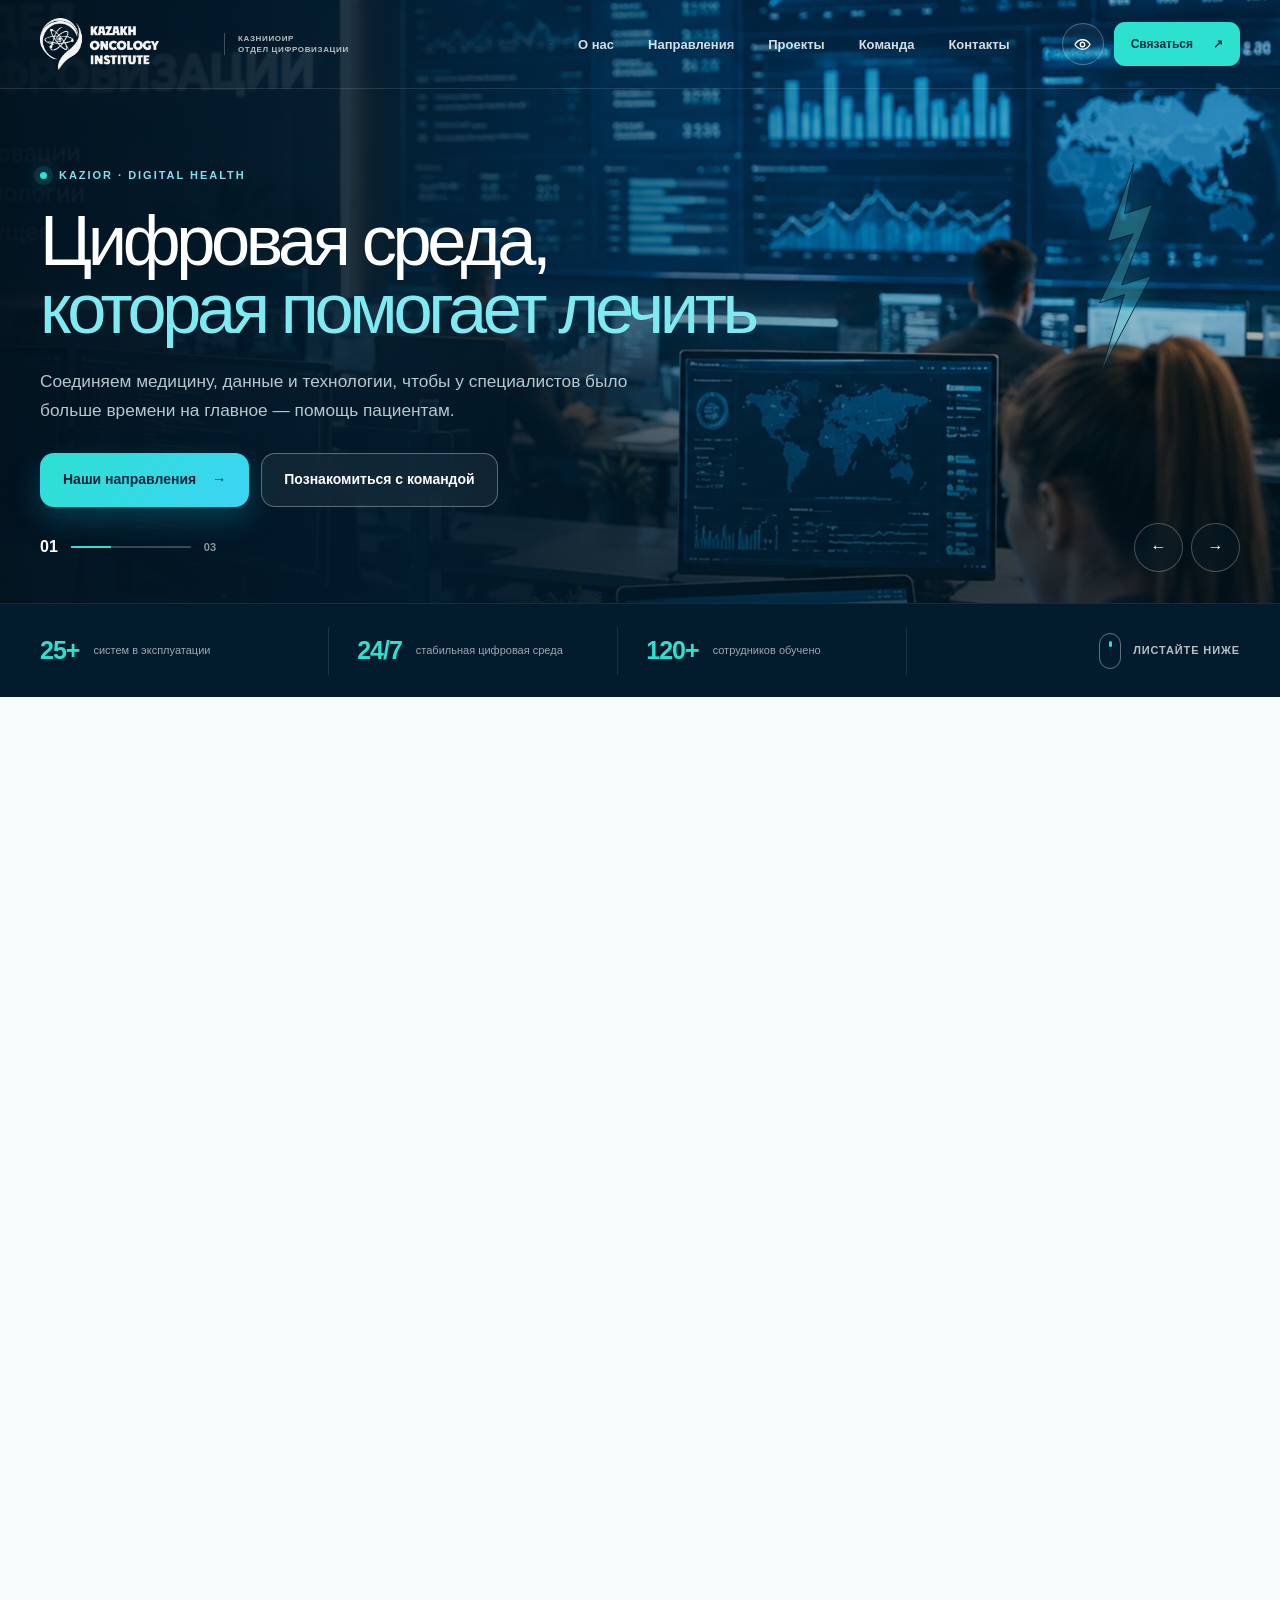
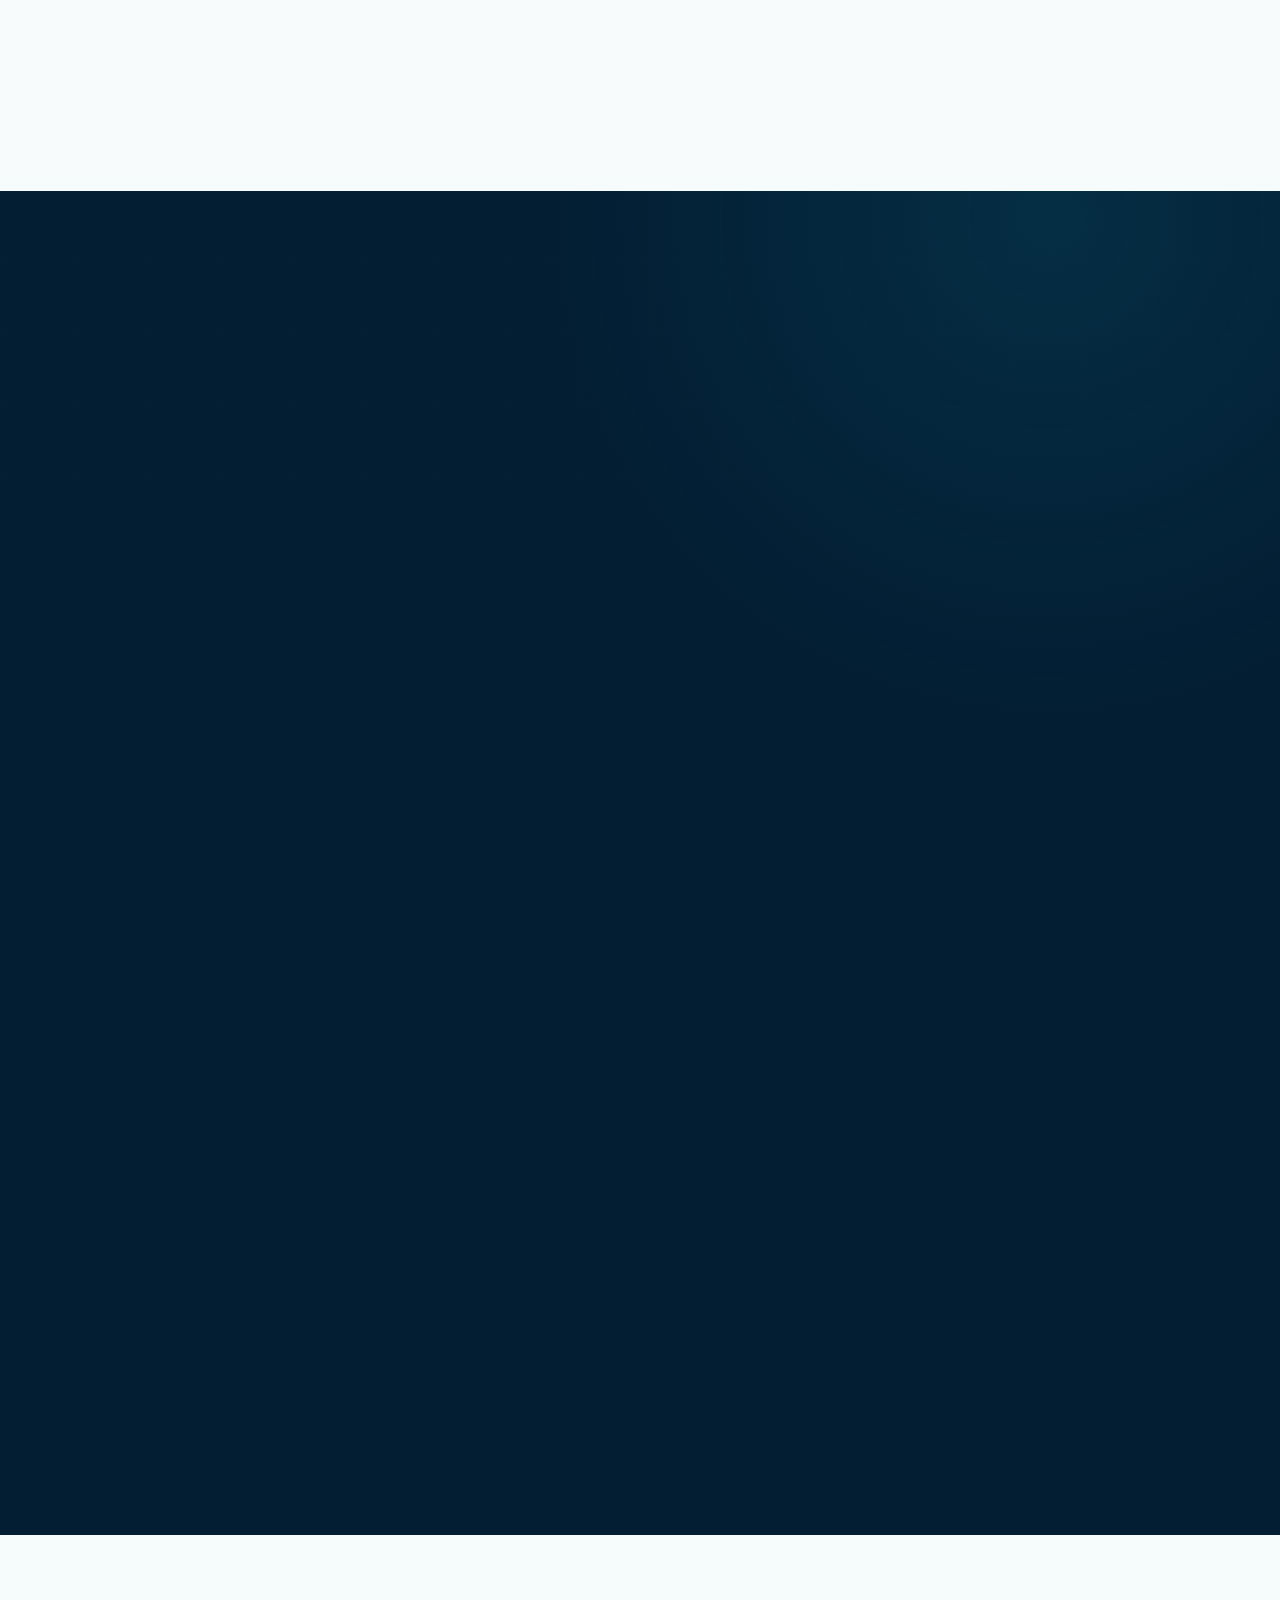
==== index.html @ bb0f0adb "Update KazIOR digitalization site" ====
<!doctype html><html lang="ru"><head><meta charset="utf-8"><meta name="viewport" content="width=device-width, initial-scale=1"><meta name="theme-color" content="#031d32"><meta name="description" content="Отдел цифровизации КазНИИ онкологии и радиологии — информационные системы, аналитика, цифровые сервисы и безопасная ИТ-инфраструктура."><meta property="og:title" content="Отдел цифровизации КазНИИОиР"><meta property="og:description" content="Технологии, которые помогают лечить."><meta property="og:image" content="img/digital-hero-cover.jpg"><meta name="twitter:card" content="summary_large_image"><title>KazIOR / КазНИИОиР — Отдел цифровизации 2026</title><link rel="icon" href="data:image/svg+xml,%3Csvg xmlns='http://www.w3.org/2000/svg' viewBox='0 0 64 64'%3E%3Crect width='64' height='64' rx='16' fill='%23031d32'/%3E%3Cpath d='M18 18v28M18 32l18-14M18 32l20 14' stroke='%232de1d1' stroke-width='7' stroke-linecap='round' stroke-linejoin='round'/%3E%3Ccircle cx='44' cy='18' r='4' fill='%2311c7e9'/%3E%3C/svg%3E"><link rel="stylesheet" href="assets/css/styles.css"></head><body><a class="skip-link" href="#main">Перейти к содержанию</a><canvas class="web-canvas" id="webCanvas" aria-hidden="true"></canvas><svg class="calm-lightning" viewBox="0 0 170 390" aria-hidden="true"><path d="M112 4 63 147l48-14-62 127 46-15-43 142 93-177-55 17 57-148-51 16Z"></path></svg><header class="site-header" id="siteHeader"><div class="shell header-inner"><a class="brand brand-logo" href="#top" aria-label="KazIOR — на главную"><img src="img/kazi.png" alt="Kazakh Oncology Institute" width="205" height="90"><span class="brand-caption">КазНИИОиР<br>Отдел цифровизации</span></a><nav class="main-nav" id="mainNav" aria-label="Основная навигация"><a href="#about">О нас</a><a href="#directions">Направления</a><a href="#projects">Проекты</a><a href="#team">Команда</a><a href="#contacts">Контакты</a></nav><div class="header-actions"><button class="icon-button contrast-toggle" type="button" aria-label="Включить режим повышенной читаемости" aria-pressed="false"><svg viewBox="0 0 24 24" aria-hidden="true"><path d="M2.5 12s3.5-6 9.5-6 9.5 6 9.5 6-3.5 6-9.5 6-9.5-6-9.5-6Z"/><circle cx="12" cy="12" r="2.8"/></svg></button><a class="header-cta" href="#contacts">Связаться <span>↗</span></a><button class="menu-toggle" type="button" aria-controls="mainNav" aria-expanded="false" aria-label="Открыть меню"><span></span><span></span></button></div></div></header><main id="main"><section class="hero" id="top" aria-label="Главные направления отдела"><div class="hero-slider" id="heroSlider"><article class="hero-slide is-active" data-slide="0" aria-hidden="false"><img src="img/hero-analytics-team.jpg" alt="Специалисты анализируют медицинские данные в цифровом центре" width="1920" height="816" fetchpriority="high"><div class="hero-shade"></div><div class="shell hero-content"><div class="hero-copy"><span class="hero-kicker"><i></i> KazIOR · Digital health</span><h1>Цифровая среда,<br><em>которая помогает лечить</em></h1><p>Соединяем медицину, данные и технологии, чтобы у специалистов было больше времени на главное — помощь пациентам.</p><div class="hero-buttons"><a class="button button-primary" href="#directions">Наши направления <span>→</span></a><a class="button button-ghost" href="#team">Познакомиться с командой</a></div></div></div></article><article class="hero-slide" data-slide="1" aria-hidden="true"><img src="img/hero-platform.webp" alt="Цифровая платформа медицинской аналитики" width="1500" height="873" loading="lazy"><div class="hero-shade"></div><div class="shell hero-content"><div class="hero-copy"><span class="hero-kicker"><i></i> Данные и аналитика</span><h2>Данные превращаем<br><em>в понятные решения</em></h2><p>Развиваем медицинские информационные системы и аналитику, которые поддерживают клинические и управленческие процессы.</p><div class="hero-buttons"><a class="button button-primary" href="#projects">Смотреть проекты <span>→</span></a><a class="button button-ghost" href="#about">Как мы работаем</a></div></div></div></article><article class="hero-slide" data-slide="2" aria-hidden="true"><img src="img/hero-infrastructure.webp" alt="Защищённая серверная инфраструктура медицинского института" width="1920" height="817" loading="lazy"><div class="hero-shade"></div><div class="shell hero-content"><div class="hero-copy"><span class="hero-kicker"><i></i> Надёжная инфраструктура</span><h2>Стабильность.<br><em>Безопасность. Поддержка.</em></h2><p>Обеспечиваем устойчивую работу сервисов и защищаем цифровой контур института каждый день.</p><div class="hero-buttons"><a class="button button-primary" href="#directions">Узнать больше <span>→</span></a><a class="button button-ghost" href="#contacts">Задать вопрос</a></div></div></div></article><div class="shell hero-ui"><div class="hero-progress" aria-label="Переключение слайдов"><span class="slide-number">01</span><div class="progress-track"><i></i></div><span>03</span></div><div class="slider-buttons"><button class="slider-arrow hero-prev" type="button" aria-label="Предыдущий слайд">←</button><button class="slider-arrow hero-next" type="button" aria-label="Следующий слайд">→</button></div></div></div><div class="hero-rail"><div class="shell hero-rail-inner"><div class="rail-item"><strong>25+</strong><span>систем в эксплуатации</span></div><div class="rail-item"><strong>24/7</strong><span>стабильная цифровая среда</span></div><div class="rail-item"><strong>120+</strong><span>сотрудников обучено</span></div><a href="#about" class="rail-scroll"><i></i> Листайте ниже</a></div></div></section><section class="section section-about" id="about"><div class="shell about-layout"><div class="about-intro reveal"><span class="section-tag">01 · О нас</span><h2>Технологии<br><span>на стороне человека</span></h2></div><div class="about-copy reveal"><p class="lead">Мы создаём цифровую основу, на которую ежедневно опираются врачи, исследователи и административные подразделения института.</p><p>От устойчивой инфраструктуры до удобных сервисов — каждое решение должно быть понятным, безопасным и действительно полезным в работе.</p><a class="text-link" href="#directions">Как устроена наша работа <span>↗</span></a></div></div><div class="shell value-board reveal"><div class="value-visual"><div class="visual-topline"><span>Единая цифровая среда</span><span class="live-dot">Системы работают</span></div><div class="visual-grid"><div class="pulse-card"><div class="pulse-head"><span><i class="live-signal"></i> Активность сервисов</span><b id="serviceUptime">98.7%</b></div><div class="service-live-row" aria-label="Состояние цифровой среды"><span class="service-clock"><small>LIVE</small><b id="serviceLiveTime">--:--</b></span><span class="service-load"><small>Нагрузка</small><b id="serviceLoad">42%</b></span><span class="service-beat" aria-hidden="true"><i></i><i></i><i></i><i></i><i></i><i></i></span></div><svg viewBox="0 0 460 140" preserveAspectRatio="none" aria-hidden="true"><defs><linearGradient id="chartFill" x1="0" y1="0" x2="0" y2="1"><stop offset="0" stop-color="#2de1d1" stop-opacity=".45"/><stop offset="1" stop-color="#2de1d1" stop-opacity="0"/></linearGradient></defs><path class="chart-area" d="M0 115C35 106 52 62 86 76s50 38 82 8 47-60 82-31 45 48 77 20 48-64 78-36s31 28 55 10v93H0Z"/><path class="chart-line" d="M0 115C35 106 52 62 86 76s50 38 82 8 47-60 82-31 45 48 77 20 48-64 78-36s31 28 55 10"/></svg></div><div class="status-stack"><div class="status-item" data-status="mis"><i class="status-icon">✓</i><span><b>МИС</b><small>доступна</small></span><em></em></div><div class="status-item" data-status="analytics"><i class="status-icon">✓</i><span><b>Аналитика</b><small>обновлена</small></span><em></em></div><div class="status-item" data-status="network"><i class="status-icon">✓</i><span><b>Сеть</b><small>стабильна</small></span><em></em></div></div></div></div><div class="value-list"><article><span>01</span><div><h3>Надёиность</h3><p>Системы доступны тогда, когда они нужны специалистам.</p></div></article><article><span>02</span><div><h3>Безопасность</h3><p>Данные пациентов и сотрудников остаются под защитой.</p></div></article><article><span>03</span><div><h3>Развитие</h3><p>Внедряем технологии с измеримой практической пользой.</p></div></article></div></div></section><section class="section section-directions" id="directions"><div class="shell"><div class="section-heading reveal"><div><span class="section-tag section-tag-light">02 · Направления</span><h2>Всё, что держит<br><span>цифровой контур</span></h2></div><p>От серверной до рабочего места врача — команда берёт на себя полный цифровой поддержки.</p></div><div class="direction-grid"><article class="direction-card reveal"><div class="direction-media"><img src="img/hero-infrastructure.webp" alt="Серверная и сетевая инфраструктура" loading="lazy"><span class="card-index">01</span><div class="direction-icon"><svg viewBox="0 0 24 24"><rect x="3" y="4" width="18" height="6" rx="2"/><rect x="3" y="14" width="18" height="6" rx="2"/><path d="M7 7h.01M7 17h.01M11 7h7M11 17h7"/></svg></div></div><div class="direction-body"><h3>ИТ-инфраструктура</h3><p>Серверы, сети, рабочие места и интеграции — надёжная технологическая основа института.</p><span class="card-arrow">↗</span></div></article><article class="direction-card reveal"><div class="direction-media"><img src="img/hero-platform.webp" alt="Медицинская аналитика и цифровые панели" loading="lazy"><span class="card-index">02</span><div class="direction-icon"><svg viewBox="0 0 24 24"><path d="M5 19V9M10 19V5M16 19v-8M22 19V3M3 6l6-3 6 4 7-5"/></svg></div></div><div class="direction-body"><h3>Аналитика и отчётность</h3><p>Понятные панели и отчёты для клинических, исследовательских и управленческих задач.</p><span class="card-arrow">↗</span></div></article><article class="direction-card reveal"><div class="direction-media"><img src="img/hero-analytics-team.jpg" alt="Цифровые медицинские сервисы" loading="lazy"><span class="card-index">03</span><div class="direction-icon"><svg viewBox="0 0 24 24"><rect x="6" y="2" width="12" height="20" rx="3"/><path d="M9 6h6M10 18h4"/></svg></div></div><div class="direction-body"><h3>Цифровые сервисы</h3><p>Проектируем удобные инструменты для пациентов, сотрудников и подразделений.</p><span class="card-arrow">↗</span></div></article><article class="direction-card reveal"><div class="direction-media"><img src="img/hero-infrastructure.webp" alt="Информационная безопасность и защищённый цифровой контур" loading="lazy"><span class="card-index">04</span><div class="direction-icon"><svg viewBox="0 0 24 24"><path d="M12 3 4.5 6v5.3c0 4.8 3.2 8 7.5 9.7 4.3-1.7 7.5-4.9 7.5-9.7V6L12 3Z"/><path d="m8.8 12 2.1 2.1 4.6-5"/></svg></div></div<div class="direction-body"><h3>Информационная ѱезопасность</h3><p>Контроль доступа, защита персональных данных и культура безопасной работы.</p><span class="card-arrow">↗</span></div></article><article class="direction-card reveal"><div class="direction-media"><img src="img/hero-analytics-team.jpg" alt="Техническая соддержка и обучение сотрудников" loading="lazy"><span class="card-index">05</span><div class="direction-icon"><svg viewBox="0 0 24 24"><path d="M4 13a8 8 0 0 1 16 0"/><path d="M4 13v5a2 2 0 0 0 2 2h2v-8H6a2 2 0 0 0-2 1Zm16 0v5a2 2 0 0 1-2 2h-2v-8h2a2 2 0 0 1 2 1Z"/></svg></div></div><div class="direction-body"><h3>Поддержка и обучение</h3><p>Оперативно решаем инциденты и помогаем сотрудникам уверенно работать с сервисами.</p><span class="card-arrow">↗</span></div></article><article class="direction-card direction-card-cta reveal"><div class="direction-media direction-media-logo"><img src="img/kazi.png" alt="Kazakh Oncology Institute" loading="lazy"><span class="card-index">06</span><div class="direction-icon"><svg viewBox="0 0 24 24"><circle cx="12" cy="12" r="9"/><path d="M3 12h18M12 3a15 15 0 0 1 0 18M12 3a15 15 0 0 0 0 18"/></svg></div></div<div class="direction-body"><h3>Официальный сайт</h3><p>Официальный веб-ресурс КазНИИОиР с актуальной информацией для пациентов и специалистов.</p><a href="https://onco.kz/ru.html" target="_blank" rel="noopener">Перейти на onco.kz <span>↗</span></a></div></article></div></div></section><section class="section section-projects" id="projects"><div class="shell"><div class="section-heading project-heading reveal"><div><span class="section-tag">03 · Проекты</span><h2>Решения, которые<br><span>работают каждый день</span></h2></div><div class="project-arrows"><button class="slider-arrow project-prev" type="button" aria-label="Предыдущий проект">←</button><button class="slider-arrow project-next" type="button" aria-label="Следующий проект">→</button></div></div><div class="project-track-wrap"><div class="project-track" id="projectTrack"><article class="project-card reveal"><img src="img/hero-platform.webp" alt="Интерфейс медицинской информационной системы" width="1500" height="873" loading="lazy"><div class="project-overlay"></div><div class="project-icon" aria-hidden="true"><svg viewBox="0 0 24 24"><path d="M4 5h16v11H4z"/><path d="M8 20h8M12 16v4"/></svg></div><div class="project-content"><span>Информационная система</span><h3>Единая медицинская информационная среда</h3><p>Цифровая платформа для управления клиническими процессами и данными пациентов.</p><a href="#contacts" aria-label="Подробнее о медицинской информационной среде">→</a></div></article><article class="project-card reveal"><img src="img/hero-analytics-team.jpg" alt="Аналитическая платформа медицинскиха4(4(t/�-ta�.4,4.�.4`t`�4/�/�4,4,�`�/�/4,4`�.4-�,4a�.4.4.4`�/�`4,4,�.�-t/t.4c����[Y�ܘ�H�[Y��X[KZ�X[�\�X�X[���Ȉ[H���YH��ZY�H�L����[������`�,4/tb�b4%4/�`t/�,�؏��X[�&4/t-�-t/t-t`t/�`4/�,�`4,4/4/4.4`t`���X[���[��O���O�؝]ۏ��]���]���]����X�[ۏ��X�[ۈ�\��H��X�[ۈ�X�[ۋX�۝X��YH��۝X�ȏ�]��\��H��[�۝X�X�\��]�X[��]��\��H��۝X�X��H���[��\��H��X�[ۋ]Y��X�[ۋ]Y�[Y���H0��4&�/�/t`�,4.�`�b���[����%t`t`�c4a�.4a4`4/�,�,4c�4-�,4-4,4a�,�����[��%4,4,�,4.t`�-H4/�,t`t`�-4.4/���[������(4,4`t`t.�,4-�.4`�-K4a�`�/�4/t`�-�/t/�4`�.�`�a�b4.4`�c4.4.�.4,4,�`�/�/4,4`�.4-�.4`4/�,�,4`�c�4'4b�4/�/�/4/�-�-t/4/t,4.t`�.4`4,4,t/�a�-t-H4`4-tb4-t/t.4-K���H�\��H��]ۈ�]ۋ\�[X\�H��Y�H�XZ[Κ�^�[ܐۘ�˚ވ��'t,4/�.4`t,4`�c4/t,4/�[�������[���O��]��]��\��H��۝X�Y]Z[ȏ�H�Y�H�[���̍��LL�ȏ��X[�(�-t.�-ta4/�/O��X[���ۙϊ��
̍�H�LNLL�����ۙϏ�[�������[���O�H�Y�H�XZ[Κ�^�[ܐۘ�˚ވ���X[�+t.�-t.�`�`4/�/t/t,4c�4/�/�a�`�,��X[���ۙϚ�^�[ܐۘ�˚ޏ���ۙϏ�[�������[���O�H�Y�H�΋��ۘ�˚ދܝK�[�\��]H�؛[�Ȉ�[H����[�\����X[�'�a4.4a�.4,4.�c4/tb�.H4`t,4.t`���X[���ۙϛۘ�˚ދܝK�[���ۙϏ�[�������[���O�]���X[�$4-4`4-t`O��X[���ۙϴ$4.�/4,4`�b�4/�`4/�`t/�-t.�`�4$4,t,4c�LO���ۙϏ�[�������[���]���]��]��\��H��۝X�[ܘ��\�XKZY[�H��YH��O��O�O��O�O��O��[����[���]���]����X�[ۏ��XZ[�����\��\��H��]KY���\���]��\��H��[���\�]���]��\��H����\�X��[���H�\��H���[����\�[��Ȉ�Y�H�����[Y�ܘ�H�[Y���^�K��Ȉ[H��^�Z�ۘ����H[��]]H��YH��L�ZY�H�LL���O��)�.4a4`4/�,�b�-H4`�-tat/t/�.�/�,�.4.���-4.�c�4-�-4/�`4/�,�c4c�4a�-t.�/�,�-t.�,����]��]��\��H����\�[[��ȏ�ϴ't,4,�.4,�,4a�.4c��ϏH�Y�H��X��]��'�4/t,4`O�O�H�Y�H��\�X�[ۜȏ�'t,4/�`4,4,�.�-t/t.4c��O�H�Y�H���ڙX�ȏ�'�`4/�-t.�`�b��O�H�Y�H��X[H��&�/�/4,4/t-4,�O��]��]��\��H����\�[[��ȏ�ϴ&4/t`t`�.4`�`�`��ϏH�Y�H�΋��ۘ�˚ދܝK�[�\��]H�؛[�Ȉ�[H����[�\���'�a4.4a�.4,4.�c4/tb�.H4`t,4.t`��O�H�Y�H���۝X�ȏ�&�/�/t`�,4.�`�b��O�H�Y�H���۝X�ȏ�'�,t`4,4`�/t,4c�4`t,�c�-�c�O��]��]��\��H����\�[��H���[��$4.�/4,4`�b�0��4&�,4-�,4at`t`�,4/O��[����ۙύˌ��p�����͋�M�O���ۙϏ�]���]��]��\��H��[���\�X���H���[���H���4$4'�0��&�,4-�'t&4&4'�.4(0����[���[��%4.4-�,4.t/H4.4`4,4-�`4,4,t/�`�.�,�4(�.4/4a�-t/t.�/�4%t,�,�-t/t.4.H4+�`4c4-t,�.4a���[��H�Y�H�����'t,4,�-t`4aH8��O�O��]��ٛ��\���ܚ\ܘ�H�\��]�ڜ��\��ȈY�\����ܚ\�؛�O��[
---- assets/css/styles.css ----
@import url("part1.css");@import url("part2.css");@import url("part3.css");@import url("part4.css");
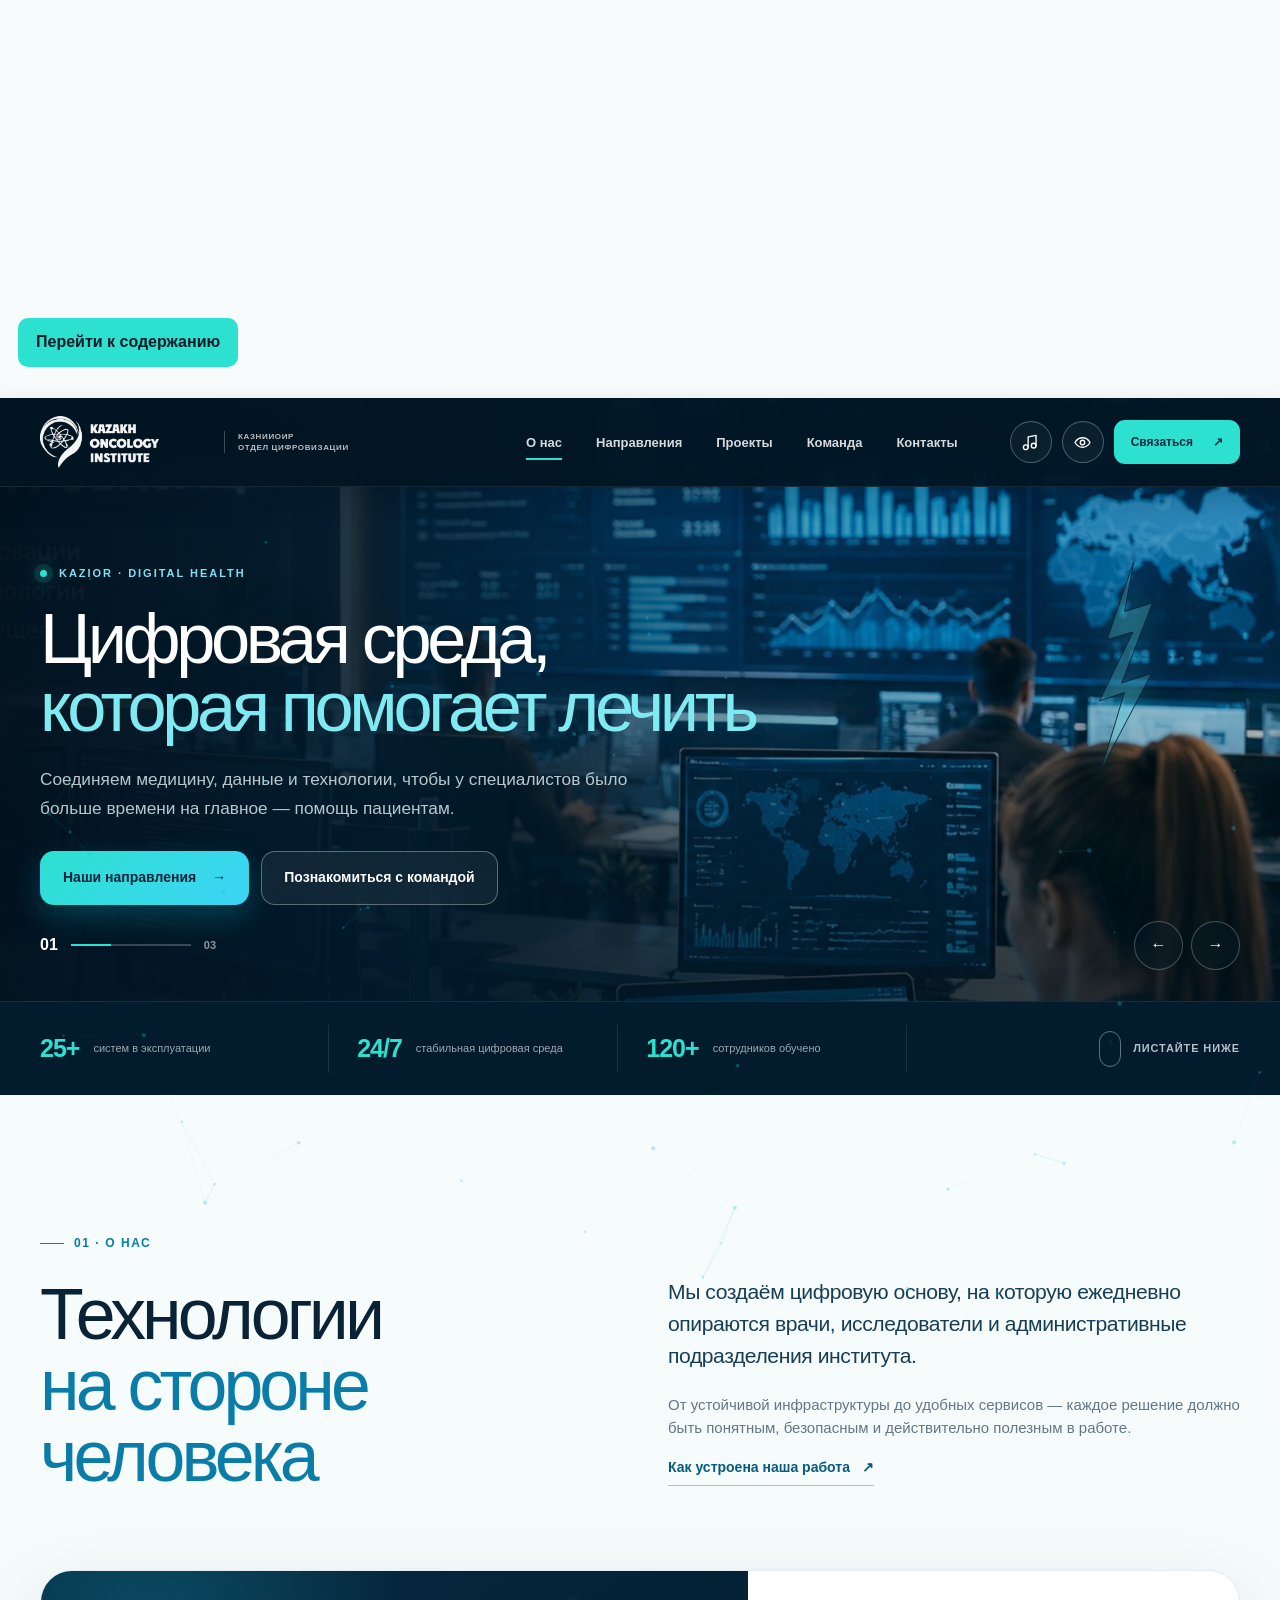
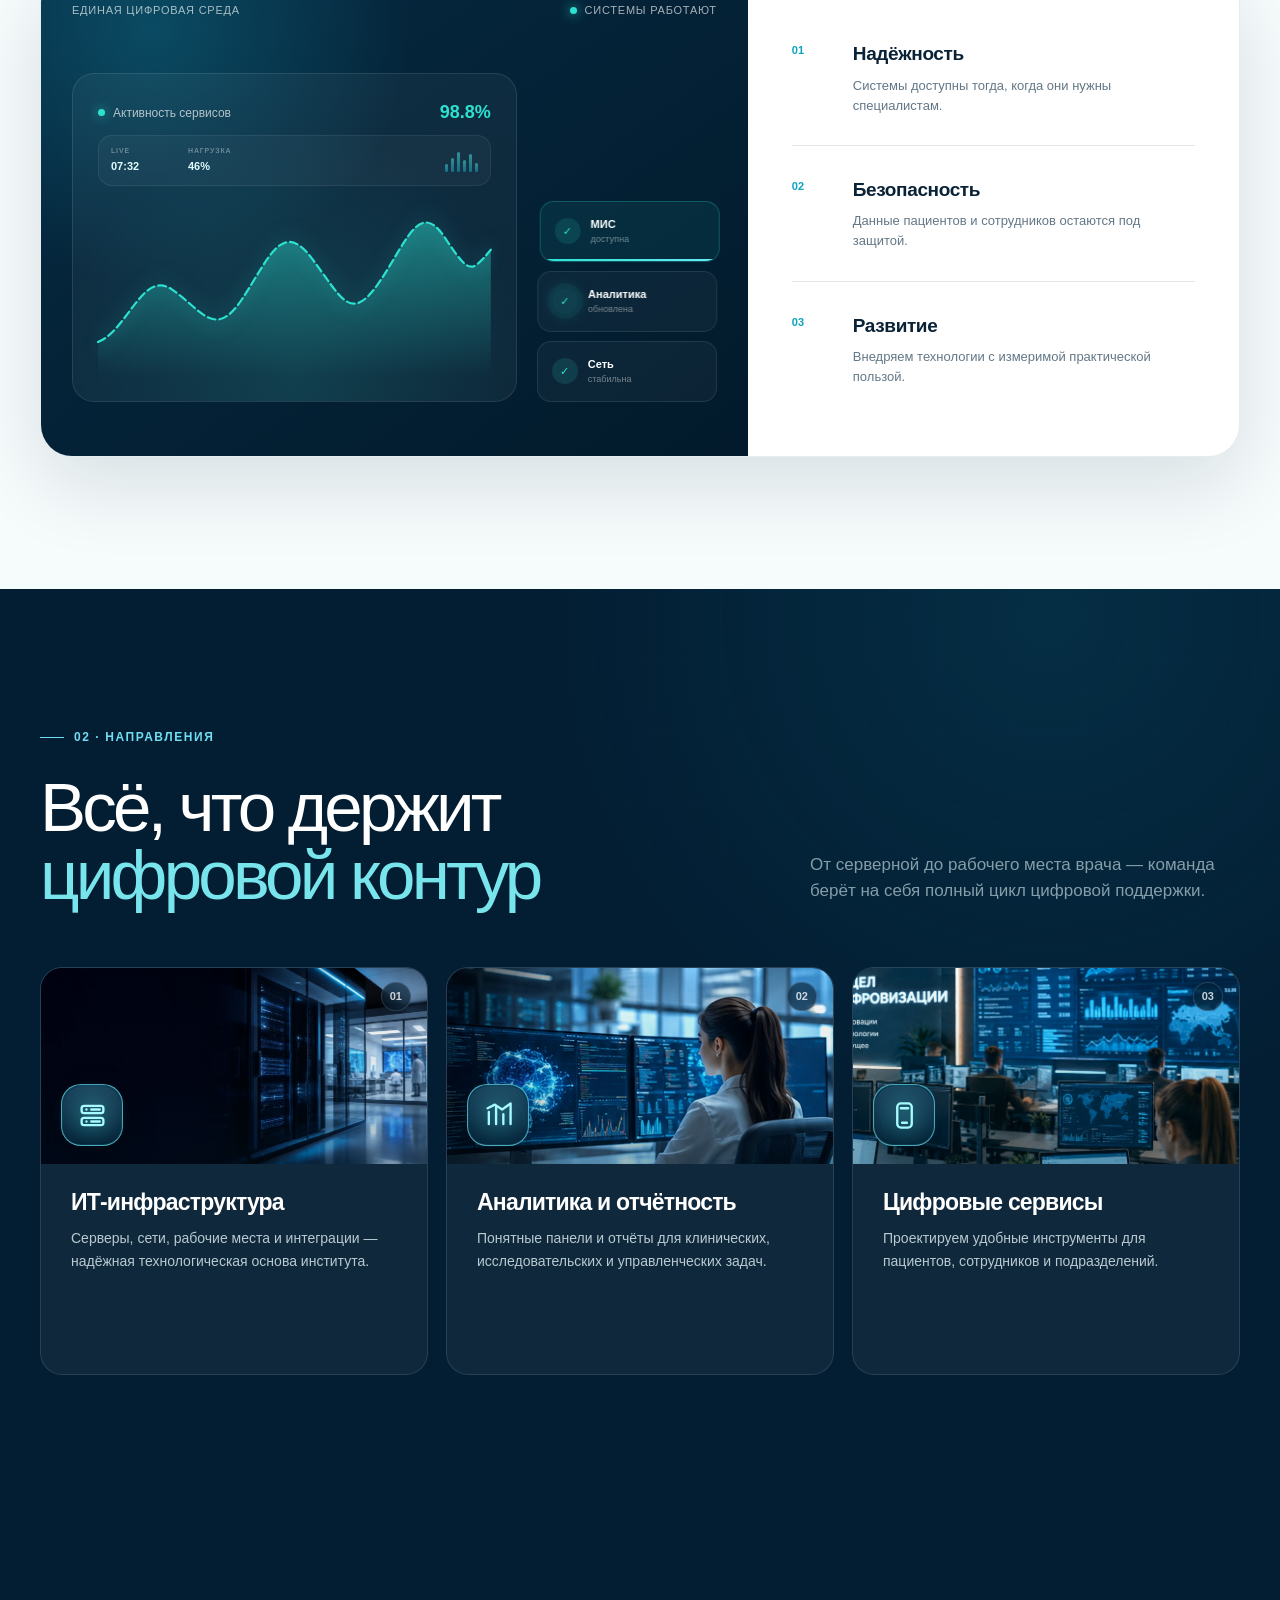
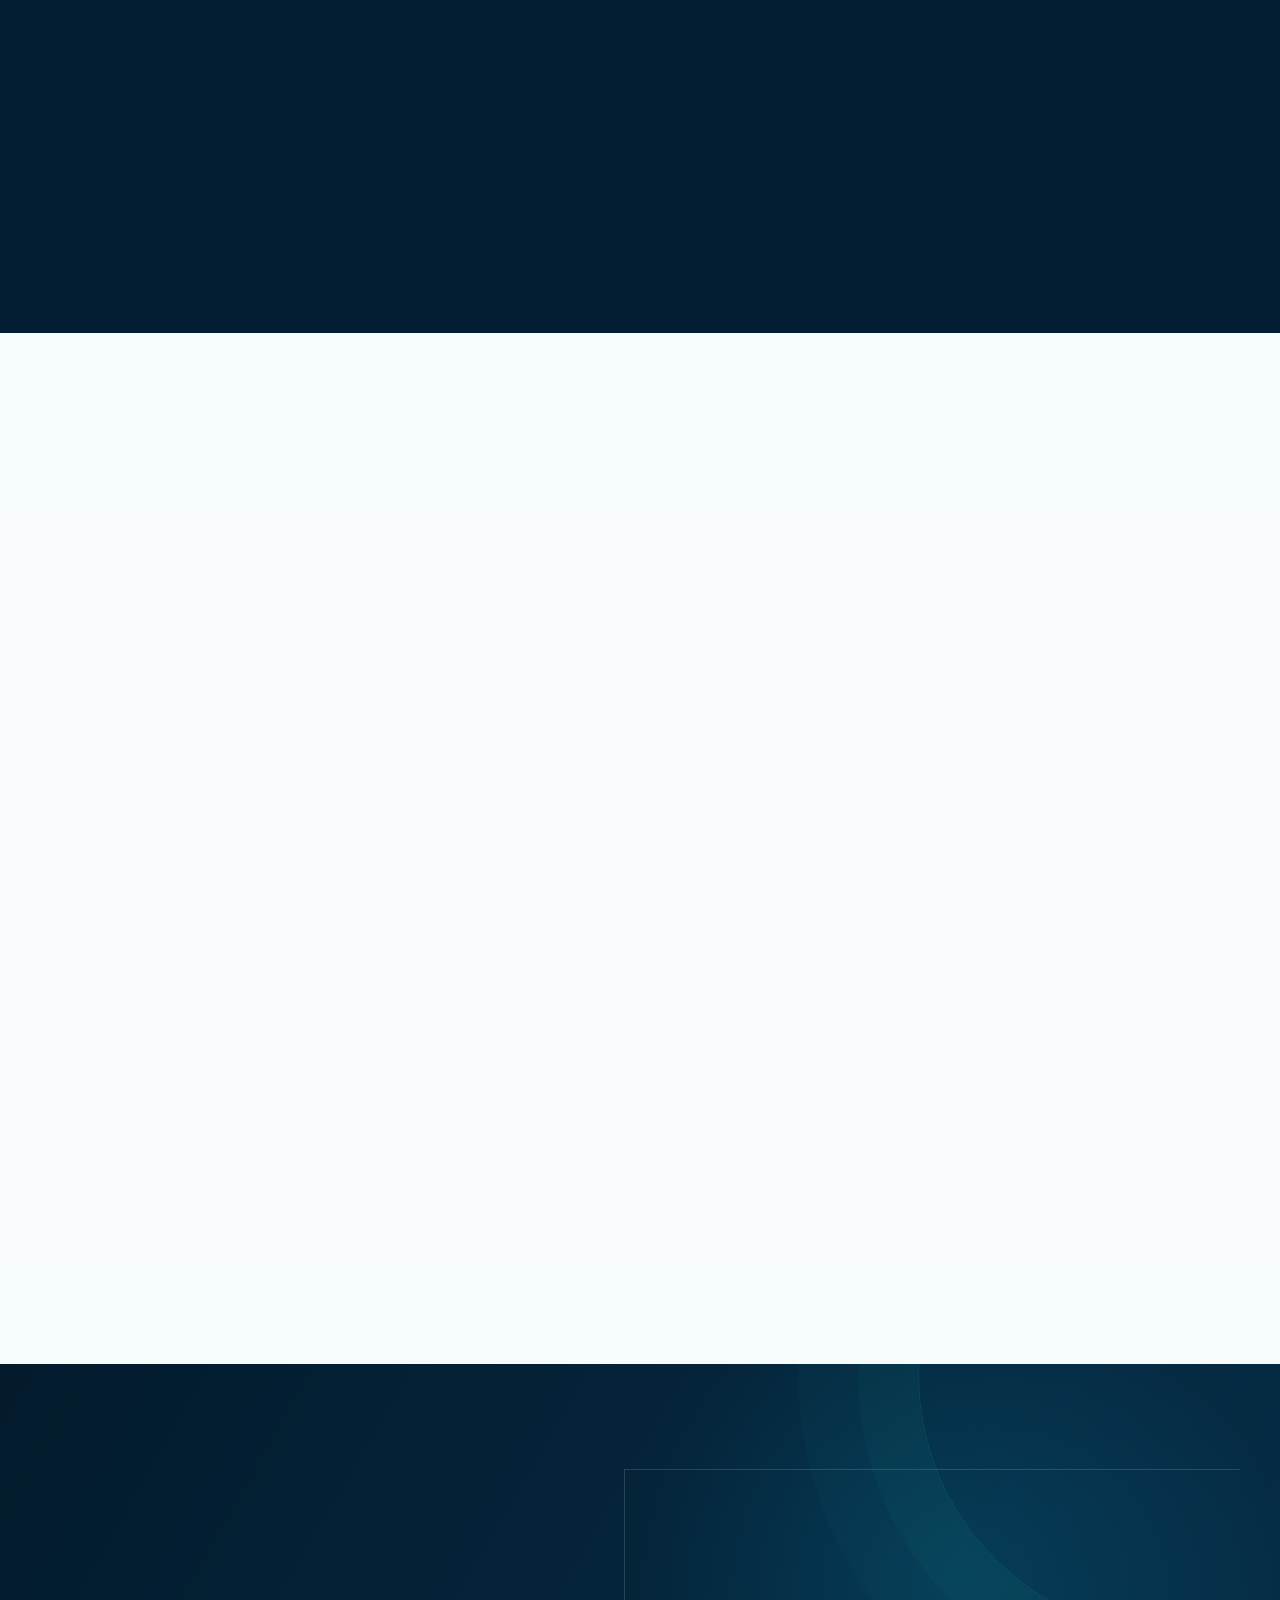
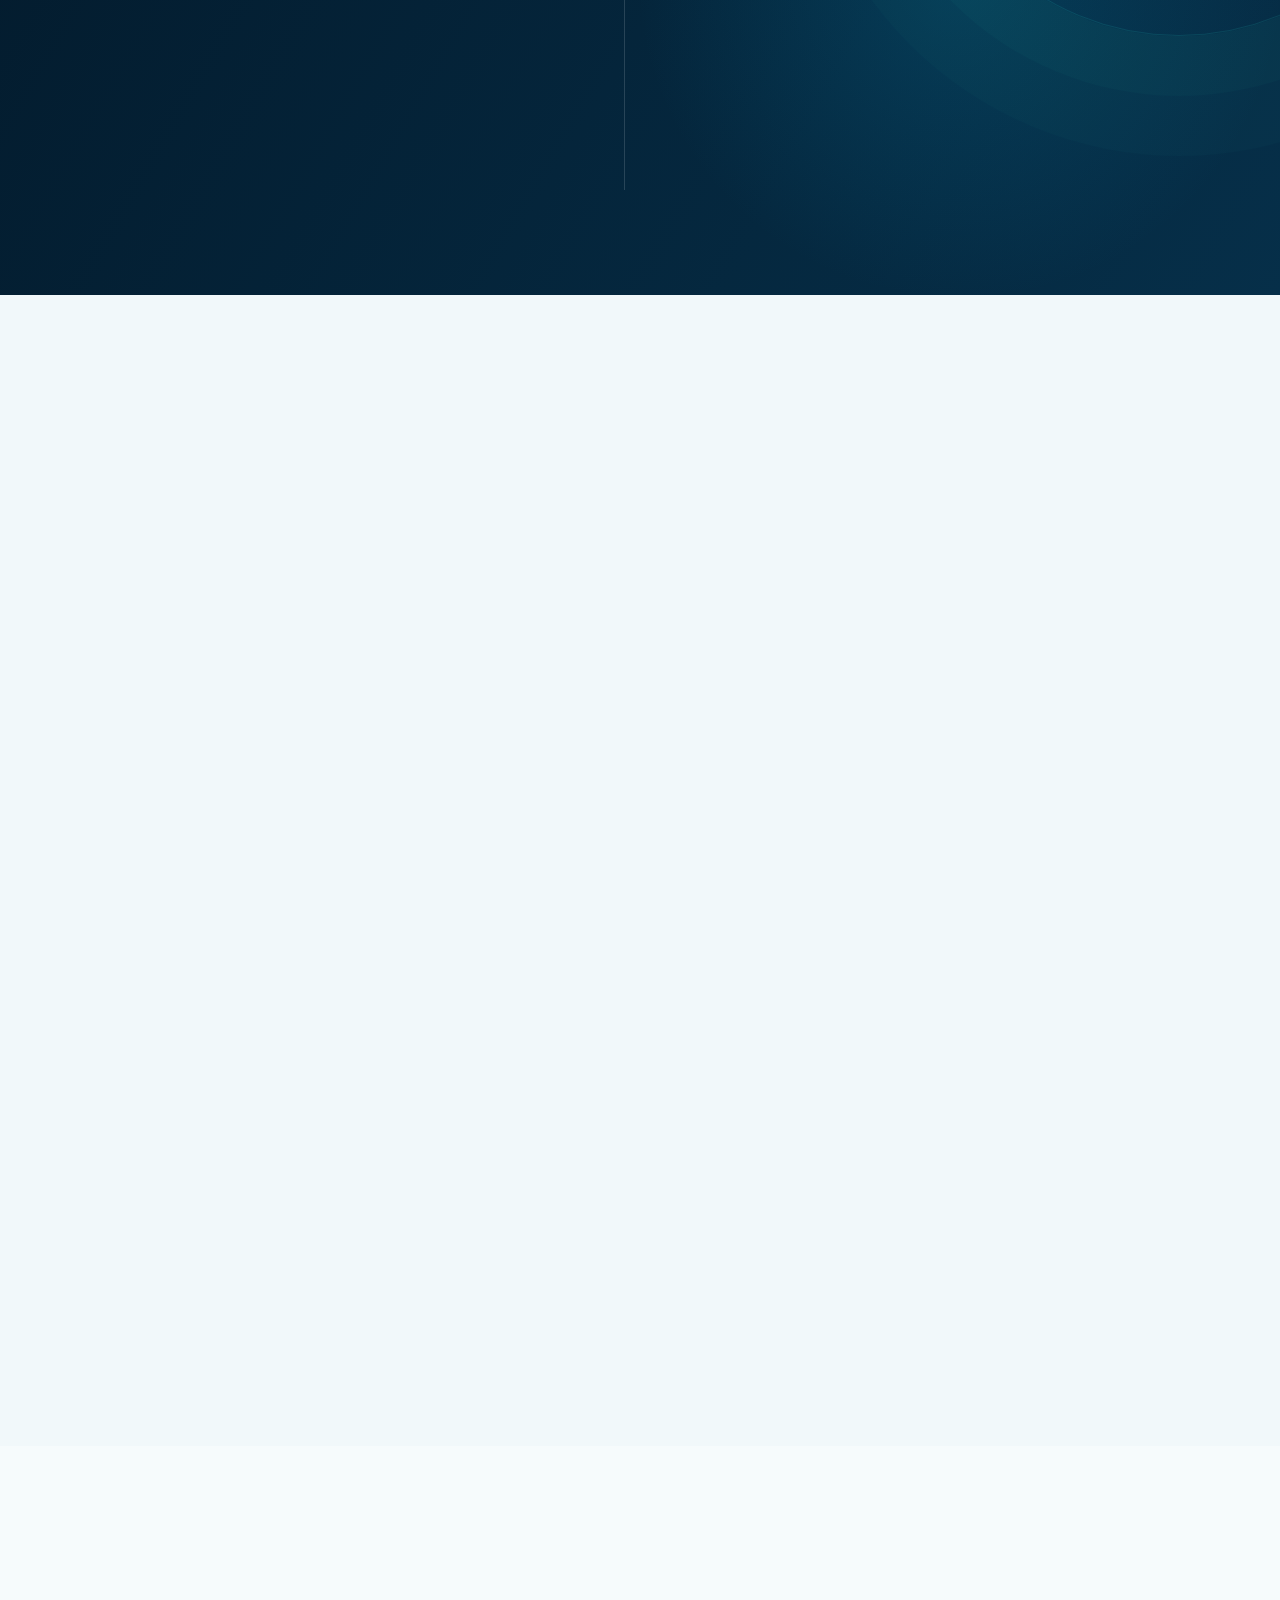
==== commit 0989db1f: "Load complete 2026 site package" ====
--- a/index.html
+++ b/index.html
@@ -1,199 +1 @@
-<!doctype html><html lang="ru"><head><meta charset="utf-8"><meta name="viewport" content="width=device-width, initial-scale=1"><meta name="theme-color" content="#031d32"><meta name="description" content="Отдел цифровизации КазНИИ онкологии и радиологии — информационные системы, аналитика, цифровые сервисы и безопасная ИТ-инфраструктура."><meta property="og:title" content="Отдел цифровизации КазНИИОиР"><meta property="og:description" content="Технологии, которые помогают лечить."><meta property="og:image" content="img/digital-hero-cover.jpg"><meta name="twitter:card" content="summary_large_image"><title>KazIOR / КазНИИОиР — Отдел цифровизации 2026</title><link rel="icon" href="data:image/svg+xml,%3Csvg xmlns='http://www.w3.org/2000/svg' viewBox='0 0 64 64'%3E%3Crect width='64' height='64' rx='16' fill='%23031d32'/%3E%3Cpath d='M18 18v28M18 32l18-14M18 32l20 14' stroke='%232de1d1' stroke-width='7' stroke-linecap='round' stroke-linejoin='round'/%3E%3Ccircle cx='44' cy='18' r='4' fill='%2311c7e9'/%3E%3C/svg%3E"><link rel="stylesheet" href="assets/css/styles.css"></head><body><a class="skip-link" href="#main">Перейти к содержанию</a><canvas class="web-canvas" id="webCanvas" aria-hidden="true"></canvas><svg class="calm-lightning" viewBox="0 0 170 390" aria-hidden="true"><path d="M112 4 63 147l48-14-62 127 46-15-43 142 93-177-55 17 57-148-51 16Z"></path></svg><header class="site-header" id="siteHeader"><div class="shell header-inner"><a class="brand brand-logo" href="#top" aria-label="KazIOR — на главную"><img src="img/kazi.png" alt="Kazakh Oncology Institute" width="205" height="90"><span class="brand-caption">КазНИИОиР<br>Отдел цифровизации</span></a><nav class="main-nav" id="mainNav" aria-label="Основная навигация"><a href="#about">О нас</a><a href="#directions">Направления</a><a href="#projects">Проекты</a><a href="#team">Команда</a><a href="#contacts">Контакты</a></nav><div class="header-actions"><button class="icon-button contrast-toggle" type="button" aria-label="Включить режим повышенной читаемости" aria-pressed="false"><svg viewBox="0 0 24 24" aria-hidden="true"><path d="M2.5 12s3.5-6 9.5-6 9.5 6 9.5 6-3.5 6-9.5 6-9.5-6-9.5-6Z"/><circle cx="12" cy="12" r="2.8"/></svg></button><a class="header-cta" href="#contacts">Связаться <span>↗</span></a><button class="menu-toggle" type="button" aria-controls="mainNav" aria-expanded="false" aria-label="Открыть меню"><span></span><span></span></button></div></div></header><main id="main"><section class="hero" id="top" aria-label="Главные направления отдела"><div class="hero-slider" id="heroSlider"><article class="hero-slide is-active" data-slide="0" aria-hidden="false"><img src="img/hero-analytics-team.jpg" alt="Специалисты анализируют медицинские данные в цифровом центре" width="1920" height="816" fetchpriority="high"><div class="hero-shade"></div><div class="shell hero-content"><div class="hero-copy"><span class="hero-kicker"><i></i> KazIOR · Digital health</span><h1>Цифровая среда,<br><em>которая помогает лечить</em></h1><p>Соединяем медицину, данные и технологии, чтобы у специалистов было больше времени на главное — помощь пациентам.</p><div class="hero-buttons"><a class="button button-primary" href="#directions">Наши направления <span>→</span></a><a class="button button-ghost" href="#team">Познакомиться с командой</a></div></div></div></article><article class="hero-slide" data-slide="1" aria-hidden="true"><img src="img/hero-platform.webp" alt="Цифровая платформа медицинской аналитики" width="1500" height="873" loading="lazy"><div class="hero-shade"></div><div class="shell hero-content"><div class="hero-copy"><span class="hero-kicker"><i></i> Данные и аналитика</span><h2>Данные превращаем<br><em>в понятные решения</em></h2><p>Развиваем медицинские информационные системы и аналитику, которые поддерживают клинические и управленческие процессы.</p><div class="hero-buttons"><a class="button button-primary" href="#projects">Смотреть проекты <span>→</span></a><a class="button button-ghost" href="#about">Как мы работаем</a></div></div></div></article><article class="hero-slide" data-slide="2" aria-hidden="true"><img src="img/hero-infrastructure.webp" alt="Защищённая серверная инфраструктура медицинского института" width="1920" height="817" loading="lazy"><div class="hero-shade"></div><div class="shell hero-content"><div class="hero-copy"><span class="hero-kicker"><i></i> Надёжная инфраструктура</span><h2>Стабильность.<br><em>Безопасность. Поддержка.</em></h2><p>Обеспечиваем устойчивую работу сервисов и защищаем цифровой контур института каждый день.</p><div class="hero-buttons"><a class="button button-primary" href="#directions">Узнать больше <span>→</span></a><a class="button button-ghost" href="#contacts">Задать вопрос</a></div></div></div></article><div class="shell hero-ui"><div class="hero-progress" aria-label="Переключение слайдов"><span class="slide-number">01</span><div class="progress-track"><i></i></div><span>03</span></div><div class="slider-buttons"><button class="slider-arrow hero-prev" type="button" aria-label="Предыдущий слайд">←</button><button class="slider-arrow hero-next" type="button" aria-label="Следующий слайд">→</button></div></div></div><div class="hero-rail"><div class="shell hero-rail-inner"><div class="rail-item"><strong>25+</strong><span>систем в эксплуатации</span></div><div class="rail-item"><strong>24/7</strong><span>стабильная цифровая среда</span></div><div class="rail-item"><strong>120+</strong><span>сотрудников обучено</span></div><a href="#about" class="rail-scroll"><i></i> Листайте ниже</a></div></div></section><section class="section section-about" id="about"><div class="shell about-layout"><div class="about-intro reveal"><span class="section-tag">01 · О нас</span><h2>Технологии<br><span>на стороне человека</span></h2></div><div class="about-copy reveal"><p class="lead">Мы создаём цифровую основу, на которую ежедневно опираются врачи, исследователи и административные подразделения института.</p><p>От устойчивой инфраструктуры до удобных сервисов — каждое решение должно быть понятным, безопасным и действительно полезным в работе.</p><a class="text-link" href="#directions">Как устроена наша работа <span>↗</span></a></div></div><div class="shell value-board reveal"><div class="value-visual"><div class="visual-topline"><span>Единая цифровая среда</span><span class="live-dot">Системы работают</span></div><div class="visual-grid"><div class="pulse-card"><div class="pulse-head"><span><i class="live-signal"></i> Активность сервисов</span><b id="serviceUptime">98.7%</b></div><div class="service-live-row" aria-label="Состояние цифровой среды"><span class="service-clock"><small>LIVE</small><b id="serviceLiveTime">--:--</b></span><span class="service-load"><small>Нагрузка</small><b id="serviceLoad">42%</b></span><span class="service-beat" aria-hidden="true"><i></i><i></i><i></i><i></i><i></i><i></i></span></div><svg viewBox="0 0 460 140" preserveAspectRatio="none" aria-hidden="true"><defs><linearGradient id="chartFill" x1="0" y1="0" x2="0" y2="1"><stop offset="0" stop-color="#2de1d1" stop-opacity=".45"/><stop offset="1" stop-color="#2de1d1" stop-opacity="0"/></linearGradient></defs><path class="chart-area" d="M0 115C35 106 52 62 86 76s50 38 82 8 47-60 82-31 45 48 77 20 48-64 78-36s31 28 55 10v93H0Z"/><path class="chart-line" d="M0 115C35 106 52 62 86 76s50 38 82 8 47-60 82-31 45 48 77 20 48-64 78-36s31 28 55 10"/></svg></div><div class="status-stack"><div class="status-item" data-status="mis"><i class="status-icon">✓</i><span><b>МИС</b><small>доступна</small></span><em></em></div><div class="status-item" data-status="analytics"><i class="status-icon">✓</i><span><b>Аналитика</b><small>обновлена</small></span><em></em></div><div class="status-item" data-status="network"><i class="status-icon">✓</i><span><b>Сеть</b><small>стабильна</small></span><em></em></div></div></div></div><div class="value-list"><article><span>01</span><div><h3>Надёиность</h3><p>Системы доступны тогда, когда они нужны специалистам.</p></div></article><article><span>02</span><div><h3>Безопасность</h3><p>Данные пациентов и сотрудников остаются под защитой.</p></div></article><article><span>03</span><div><h3>Развитие</h3><p>Внедряем технологии с измеримой практической пользой.</p></div></article></div></div></section><section class="section section-directions" id="directions"><div class="shell"><div class="section-heading reveal"><div><span class="section-tag section-tag-light">02 · Направления</span><h2>Всё, что держит<br><span>цифровой контур</span></h2></div><p>От серверной до рабочего места врача — команда берёт на себя полный цифровой поддержки.</p></div><div class="direction-grid"><article class="direction-card reveal"><div class="direction-media"><img src="img/hero-infrastructure.webp" alt="Серверная и сетевая инфраструктура" loading="lazy"><span class="card-index">01</span><div class="direction-icon"><svg viewBox="0 0 24 24"><rect x="3" y="4" width="18" height="6" rx="2"/><rect x="3" y="14" width="18" height="6" rx="2"/><path d="M7 7h.01M7 17h.01M11 7h7M11 17h7"/></svg></div></div><div class="direction-body"><h3>ИТ-инфраструктура</h3><p>Серверы, сети, рабочие места и интеграции — надёжная технологическая основа института.</p><span class="card-arrow">↗</span></div></article><article class="direction-card reveal"><div class="direction-media"><img src="img/hero-platform.webp" alt="Медицинская аналитика и цифровые панели" loading="lazy"><span class="card-index">02</span><div class="direction-icon"><svg viewBox="0 0 24 24"><path d="M5 19V9M10 19V5M16 19v-8M22 19V3M3 6l6-3 6 4 7-5"/></svg></div></div><div class="direction-body"><h3>Аналитика и отчётность</h3><p>Понятные панели и отчёты для клинических, исследовательских и управленческих задач.</p><span class="card-arrow">↗</span></div></article><article class="direction-card reveal"><div class="direction-media"><img src="img/hero-analytics-team.jpg" alt="Цифровые медицинские сервисы" loading="lazy"><span class="card-index">03</span><div class="direction-icon"><svg viewBox="0 0 24 24"><rect x="6" y="2" width="12" height="20" rx="3"/><path d="M9 6h6M10 18h4"/></svg></div></div><div class="direction-body"><h3>Цифровые сервисы</h3><p>Проектируем удобные инструменты для пациентов, сотрудников и подразделений.</p><span class="card-arrow">↗</span></div></article><article class="direction-card reveal"><div class="direction-media"><img src="img/hero-infrastructure.webp" alt="Информационная безопасность и защищённый цифровой контур" loading="lazy"><span class="card-index">04</span><div class="direction-icon"><svg viewBox="0 0 24 24"><path d="M12 3 4.5 6v5.3c0 4.8 3.2 8 7.5 9.7 4.3-1.7 7.5-4.9 7.5-9.7V6L12 3Z"/><path d="m8.8 12 2.1 2.1 4.6-5"/></svg></div></div<div class="direction-body"><h3>Информационная ѱезопасность</h3><p>Контроль доступа, защита персональных данных и культура безопасной работы.</p><span class="card-arrow">↗</span></div></article><article class="direction-card reveal"><div class="direction-media"><img src="img/hero-analytics-team.jpg" alt="Техническая соддержка и обучение сотрудников" loading="lazy"><span class="card-index">05</span><div class="direction-icon"><svg viewBox="0 0 24 24"><path d="M4 13a8 8 0 0 1 16 0"/><path d="M4 13v5a2 2 0 0 0 2 2h2v-8H6a2 2 0 0 0-2 1Zm16 0v5a2 2 0 0 1-2 2h-2v-8h2a2 2 0 0 1 2 1Z"/></svg></div></div><div class="direction-body"><h3>Поддержка и обучение</h3><p>Оперативно решаем инциденты и помогаем сотрудникам уверенно работать с сервисами.</p><span class="card-arrow">↗</span></div></article><article class="direction-card direction-card-cta reveal"><div class="direction-media direction-media-logo"><img src="img/kazi.png" alt="Kazakh Oncology Institute" loading="lazy"><span class="card-index">06</span><div class="direction-icon"><svg viewBox="0 0 24 24"><circle cx="12" cy="12" r="9"/><path d="M3 12h18M12 3a15 15 0 0 1 0 18M12 3a15 15 0 0 0 0 18"/></svg></div></div<div class="direction-body"><h3>Официальный сайт</h3><p>Официальный веб-ресурс КазНИИОиР с актуальной информацией для пациентов и специалистов.</p><a href="https://onco.kz/ru.html" target="_blank" rel="noopener">Перейти на onco.kz <span>↗</span></a></div></article></div></div></section><section class="section section-projects" id="projects"><div class="shell"><div class="section-heading project-heading reveal"><div><span class="section-tag">03 · Проекты</span><h2>Решения, которые<br><span>работают каждый день</span></h2></div><div class="project-arrows"><button class="slider-arrow project-prev" type="button" aria-label="Предыдущий проект">←</button><button class="slider-arrow project-next" type="button" aria-label="Следующий проект">→</button></div></div><div class="project-track-wrap"><div class="project-track" id="projectTrack"><article class="project-card reveal"><img src="img/hero-platform.webp" alt="Интерфейс медицинской информационной системы" width="1500" height="873" loading="lazy"><div class="project-overlay"></div><div class="project-icon" aria-hidden="true"><svg viewBox="0 0 24 24"><path d="M4 5h16v11H4z"/><path d="M8 20h8M12 16v4"/></svg></div><div class="project-content"><span>Информационная система</span><h3>Единая медицинская информационная среда</h3><p>Цифровая платформа для управления клиническими процессами и данными пациентов.</p><a href="#contacts" aria-label="Подробнее о медицинской информационной среде">→</a></div></article><article class="project-card reveal"><img src="img/hero-analytics-team.jpg" alt="Аналитическая платформа медицинскиха4(4(t/�-ta�.4,4.�.4`t`�4/�/�4,4,�`�/�/4,4`�.4-�,4a�.4.4.4`�/�`4,4,�.�-t/t.4c����[Y�-ܘ�H�[Y��X[KZ�X[�\�-X�X[���Ȉ[-H��-�Y-H�--�ZY�-H�L�-��-�[������`�,4/tb�b4%4/�`t/�,�-؏�-�X[�&4/t-�-t/t-t`-t/�`4/�,�`4,4/4/4.4`t`�-��X[�-��[��O�-�-�O�-؝]-ۏ�-�]��-�]��-�]��-��X�[ۏ�-�X�[ۈ�\��H��X�[ۈ-�X�[ۋX�۝X��YH��۝X�-ȏ�]��\��H��[�۝X�-X�\�-�]�X[��]��\��H��۝X�-X��-H��-�[��\��H��X�[ۋ]Y�-�X�[ۋ]Y�[Y�-��-H0��4&�/�/t`�,4.�`�b�-��[��-��%t`t`�c4a�.4a4`4/�,�,4c�4-�,4-4,4a�,����-�[��%4,4,�,4.t`�-H4/�,t`t`�-4.4/-�-��[��-�-��-�(4,4`t`t.�,4-�.4`�-K4a�`�/�4/t`�-�/t/�4`�.�`�a�b4.4`�c4.4.�.4,4,�`�/�/4,4`�.4-�.4`4/�,�,4`�c-�4'4b�4/�/�/4/�-�-t/4/t,4.t`�.4`4,4,t/�a�-t-H4`4-tb4-t/t.4-K�-��H�\��H��]-ۈ�]-ۋ\-�[X\�H�-�Y�H�XZ[-Κ�^�[ܐۘ�˚ވ��'t,4/�.4`t,4`�c4/t,4/-�[�����-��[��-�O�-�]��]��\��H��۝X�-Y]Z[-ȏ�H-�Y�H�[���̍��LL-�ȏ�-�X[�(�-t.�-ta4/�/O-��X[�-�-�ۙϊ��
--̍�H-�L-NL-L��-��-�ۙϏ-�[�����-��[��-�O�H-�Y�H�XZ[-Κ�^�[ܐۘ�˚ވ��-�X[�+t.�-t.�`�`4/�/t/t,4c�4/�/�a�`�,-��X[�-�-�ۙϚ�^�[ܐۘ�˚ޏ-��-�ۙϏ-�[�����-��[��-�O�H-�Y�H�----΋��ۘ�˚ދܝK�-[�-\��]H�؛[�Ȉ-�[H����[�\���-�X[�'�a4.4a�.4,4.�c4/tb�.H4`t,4.t`�-��X[�-�-�ۙϛۘ�˚ދܝK�-[-��-�ۙϏ-�[�����-��[��-�O�]��-�X[�$4-4`4-t`O-��X[�-�-�ۙϴ$4.�/4,4`�b�4/�`4/�`t/�-t.�`�4$4,t,4c�LO-��-�ۙϏ-�[�����-��[��-�]��-�]��]��\��H��۝X�-[ܘ��\�XKZY[�H�-�YH��O�-�O�O�-�O�O�-�O�-�[��-��[��-�]��-�]��-��X�[ۏ�-�XZ[�����\��\��H��]KY���\���]��\��H��[���\�]���]��\��H����\�X��[���H�\��H���[����\�[��Ȉ-�Y�H�����[Y�-ܘ�H�[Y���^�K��Ȉ[-H��^�Z�ۘ����H[��]-]H�-�Y-H��L�ZY�-H�LL��-�O�-�)�.4a4`4/�,�b�-H4`�-tat/t/�.�/�,�.4.���-4.�c�4-�-4/�`4/�,�c4c�4a�-t.�/�,�-t.�,-�-��-�]��]��\��H����\�[[��ȏ�-ϴ't,4,�.4,�,4a�.4c�-�-ϏH-�Y�H��X��]��'�4/t,4`O-�O�H-�Y�H��\�X�[ۜȏ�'t,4/�`4,4,�.�-t/t.4c�-�O�H-�Y�H��-�ڙX�-ȏ�'�`4/�-t.�`�b�-�O�H-�Y�H��X[H��&�/�/4,4/t-4,-�O�-�]��]��\��H����\�[[��ȏ�-ϴ&4/t`t`�.4`�`�`�-�-ϏH-�Y�H�----΋��ۘ�˚ދܝK�-[�-\��]H�؛[�Ȉ-�[H����[�\���'�a4.4a�.4,4.�c4/tb�.H4`t,4.t`�-�O�H-�Y�H���۝X�-ȏ�&�/�/t`�,4.�`�b�-�O�H-�Y�H���۝X�-ȏ�'�,t`4,4`�/t,4c�4`t,�c�-�c-�O�-�]��]��\��H����\�[��H��-�[��$4.�/4,4`�b�0��4&�,4-�,4at`t`�,4/O-��[��-�-�ۙύ-ˌ��p�����͋�M�O-��-�ۙϏ-�]��-�]��]��\��H��[���\�X��-�H��-�[���H-�-��4$4'�0��&�,4-�'t&4&4'�.4(0��-��[��-�[��%4.4-�,4.t/H4.4`4,4-�`4,4,t/�`�.�,�4(�.4/4a�-t/t.�/�4%t,�,�-t/t.4.H4+�`4c4-t,�.4a�-��[��H-�Y�H�����'t,4,�-t`4aH8��O-�O�-�]��-ٛ��\��-�ܚ\--ܘ�H�\��]-�ڜ��\--��ȈY�\��-��ܚ\-�-؛�-O�-�-[+<!doctype html><html lang="ru"><head><meta charset="utf-8"><meta name="viewport" content="width=device-width,initial-scale=1"><meta name="theme-color" content="#031d32"><title>KazIOR — Отдел цифровизации</title><style>html,body{margin:0;background:#031d32;color:#fff;font-family:Arial,sans-serif}#load{min-height:100vh;display:grid;place-items:center}#load span{opacity:.75}</style></head><body><div id="load"><span>Загрузка сайта…</span></div><script>(async()=>{try{const u=new URL('assets/html/',location.href),a=[];for(let i=1;i<=19;i++){const r=await fetch(new URL(`p${String(i).padStart(2,'0')}.txt`,u));if(!r.ok)throw Error(r.status);a.push(await r.text())}document.open();document.write(a.join(''));document.close()}catch(e){document.getElementById('load').innerHTML='<span>Ошибка загрузки сайта. Обновите страницу.</span>';console.error(e)}})();</script></body></html>
